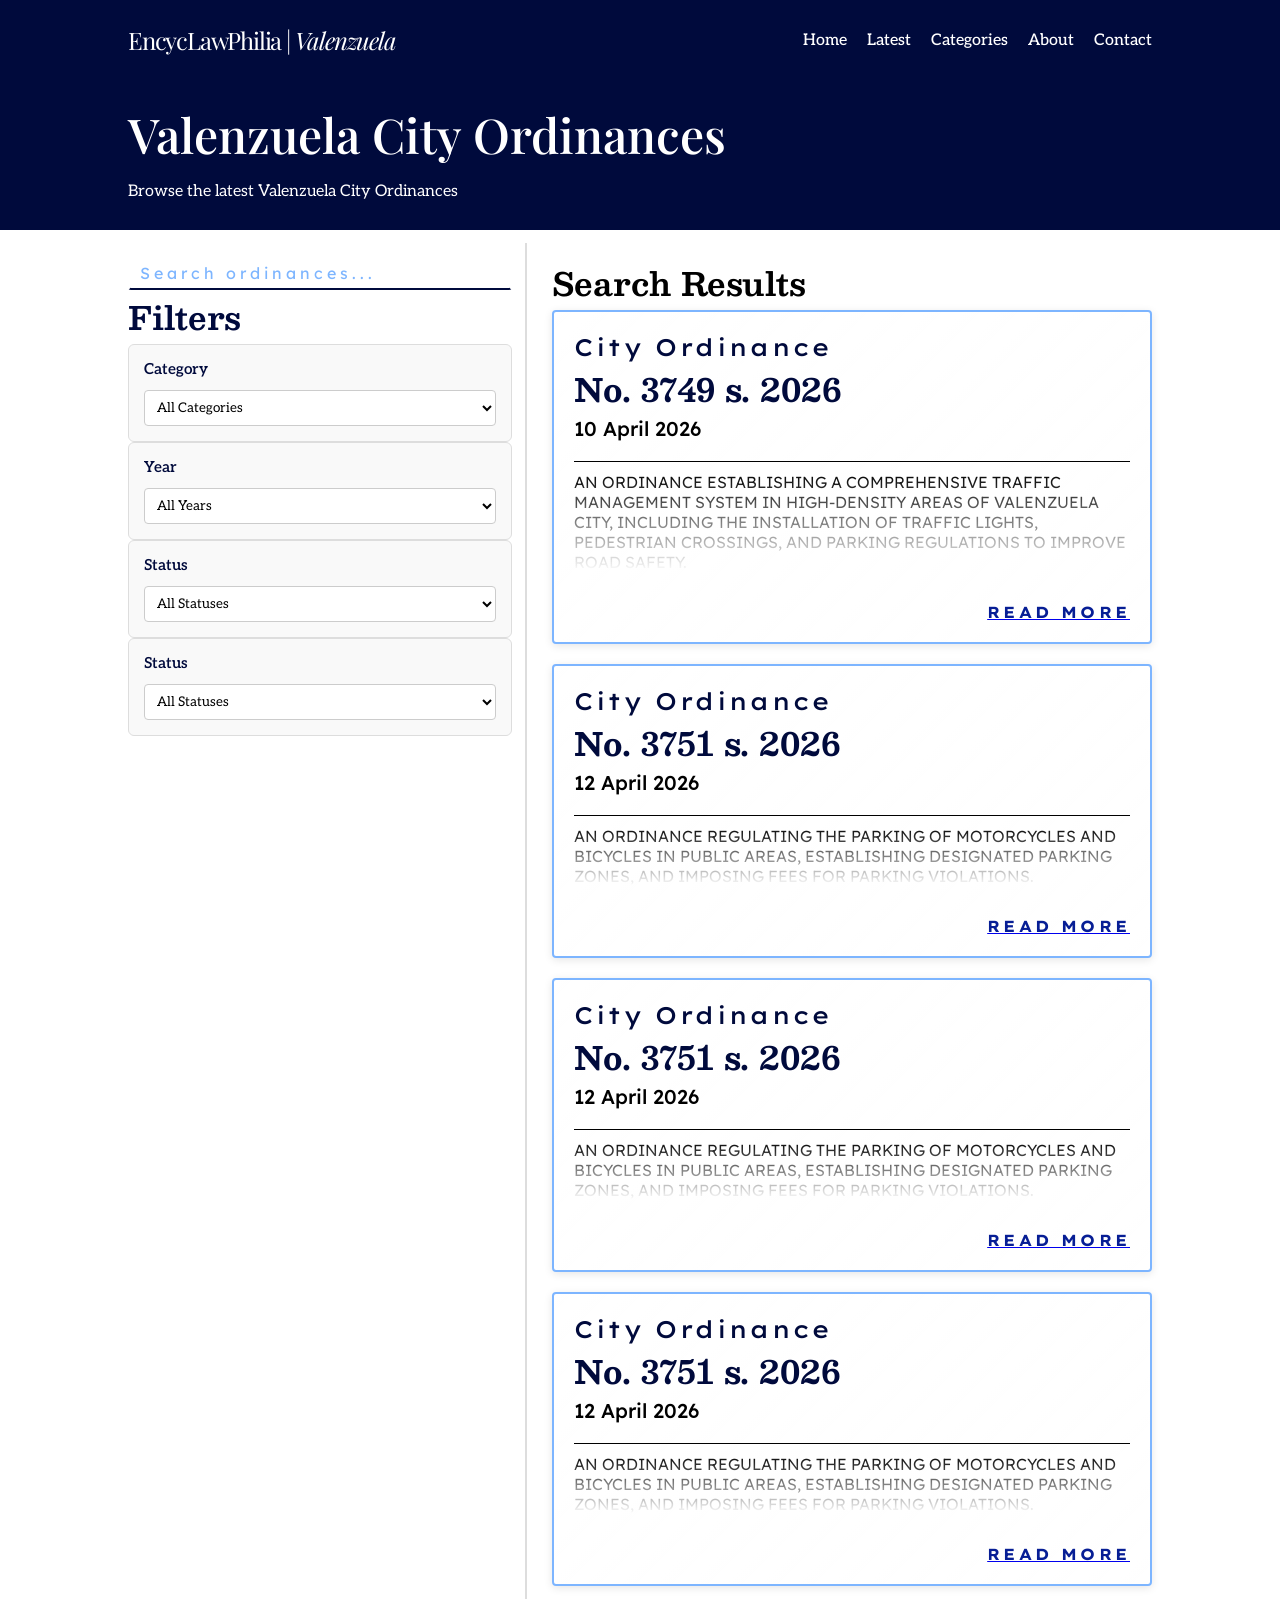
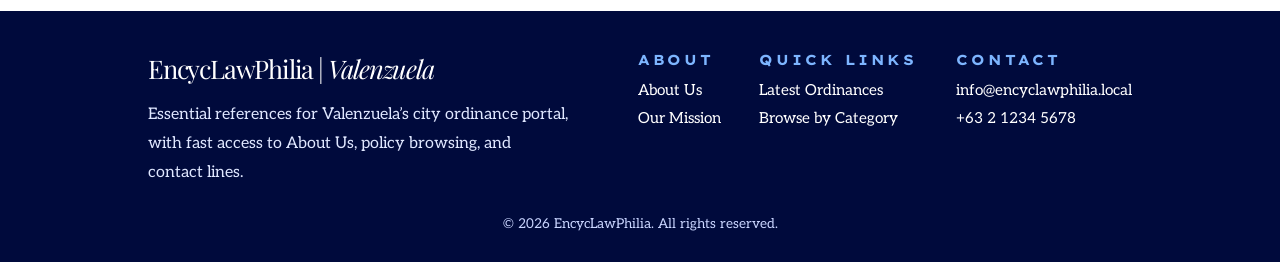
==== browse.html @ 3b790fb7 "Added new page: Ordinances" ====
<!DOCTYPE html>
<html lang="en">

<head>
    <meta charset="UTF-8">
    <meta name="viewport" content="width=device-width, initial-scale=1.0">
    <title>EncycLawPhilia | Valenzuela</title>
    <link rel="stylesheet" href="css/style-claude.css">
</head>

<body>
    <header class="site-header">
        <div class="header-content">
            <div class="brand-title">
                <h1>EncycLawPhilia | <span class="title-city">Valenzuela</span></h1>
            </div>
            <nav class="main-nav">
                <a href="index.html">Home</a>
                <a href="#browse-latest">Latest</a>
                <a href="#browse-category">Categories</a>
                <a href="#about-us">About</a>
                <a href="#contact">Contact</a>
            </nav>
        </div>
    </header>

    <main class="browse">
        <div class="subhero">
            <h1>Valenzuela City Ordinances</h1>
            <p>Browse the latest Valenzuela City Ordinances</p>
        </div>
        <div class="columns-split">
            <aside class="sidebar-column">
                <div class="sidebar-content">
                    <form class="search-bar mini" action="browse.html" method="get">
                        <input aria-label="Search within results" autocomplete="off" inputmode="search" type="search"
                            name="q" placeholder="Search ordinances..." />
                    </form>
                    <h2>Filters</h2>
                    <div class="filter-group">
                        <label for="category-filter">Category</label>
                        <select id="category-filter">
                            <option>All Categories</option>
                            <option>Public Safety</option>
                            <option>Environment</option>
                            <option>Education</option>
                            <option>Transportation</option>
                        </select>
                    </div>
                    <div class="filter-group">
                        <label for="year-filter">Year</label>
                        <select id="year-filter">
                            <option>All Years</option>
                            <option>2026</option>
                            <option>2025</option>
                            <option>2024</option>
                        </select>
                    </div>
                    <div class="filter-group">
                        <label for="status-filter">Status</label>
                        <select id="status-filter">
                            <option>All Statuses</option>
                            <option>Active</option>
                            <option>Pending</option>
                            <option>Archived</option>
                        </select>
                    </div>
                    <div class="filter-group">
                        <label for="status-filter">Status</label>
                        <select id="status-filter">
                            <option>All Statuses</option>
                            <option>Active</option>
                            <option>Pending</option>
                            <option>Archived</option>
                        </select>
                    </div>
                </div>
            </aside>
            <section class="results-content" id="browse-all-ordinances">
                <h2 class="results-header-title">Search Results for "ordinance"</h2>
                <div class="flex-grid">
                    <div class="content-card fixed">
                        <div class="content-card-header">
                            <div class="card-title">City Ordinance<br /><span class="numeral-and-series">No. 3749 s.
                                    2026</span></div>
                            <div class="date">10 April 2026</div>
                        </div>
                        <div class="preview-container">
                            <div class="preview-text">
                                AN ORDINANCE ESTABLISHING A COMPREHENSIVE TRAFFIC MANAGEMENT SYSTEM IN HIGH-DENSITY
                                AREAS OF VALENZUELA CITY, INCLUDING THE INSTALLATION OF TRAFFIC LIGHTS, PEDESTRIAN
                                CROSSINGS, AND PARKING REGULATIONS TO IMPROVE ROAD SAFETY.
                            </div>
                        </div>
                        <a href="results.html?q=Traffic%20Management">
                            <p class="link">Read More</p>
                        </a>
                    </div>
                    <div class="content-card fixed">
                        <div class="content-card-header">
                            <div class="card-title">City Ordinance<br /><span class="numeral-and-series">No. 3751 s.
                                    2026</span></div>
                            <div class="date">12 April 2026</div>
                        </div>
                        <div class="preview-container">
                            <div class="preview-text">
                                AN ORDINANCE REGULATING THE PARKING OF MOTORCYCLES AND BICYCLES IN PUBLIC AREAS,
                                ESTABLISHING DESIGNATED PARKING ZONES, AND IMPOSING FEES FOR PARKING VIOLATIONS.
                            </div>
                        </div>
                        <a href="results.html?q=Parking">
                            <p class="link">Read More</p>
                        </a>
                    </div>
                    <div class="content-card fixed">
                        <div class="content-card-header">
                            <div class="card-title">City Ordinance<br /><span class="numeral-and-series">No. 3751 s.
                                    2026</span></div>
                            <div class="date">12 April 2026</div>
                        </div>
                        <div class="preview-container">
                            <div class="preview-text">
                                AN ORDINANCE REGULATING THE PARKING OF MOTORCYCLES AND BICYCLES IN PUBLIC AREAS,
                                ESTABLISHING DESIGNATED PARKING ZONES, AND IMPOSING FEES FOR PARKING VIOLATIONS.
                            </div>
                        </div>
                        <a href="results.html?q=Parking">
                            <p class="link">Read More</p>
                        </a>
                    </div>
                    <div class="content-card fixed">
                        <div class="content-card-header">
                            <div class="card-title">City Ordinance<br /><span class="numeral-and-series">No. 3751 s.
                                    2026</span></div>
                            <div class="date">12 April 2026</div>
                        </div>
                        <div class="preview-container">
                            <div class="preview-text">
                                AN ORDINANCE REGULATING THE PARKING OF MOTORCYCLES AND BICYCLES IN PUBLIC AREAS,
                                ESTABLISHING DESIGNATED PARKING ZONES, AND IMPOSING FEES FOR PARKING VIOLATIONS.
                            </div>
                        </div>
                        <a href="results.html?q=Parking">
                            <p class="link">Read More</p>
                        </a>
                    </div>
                </div>
            </section>
        </div>
    </main>

    <footer>
        <div class="footer-content">
            <div class="footer-brand">
                <div class="brand-title">
                    <h2>EncycLawPhilia | <span class="title-city">Valenzuela</span></h2>
                </div>
                <p>Essential references for Valenzuela’s city ordinance portal, with fast access to About Us, policy
                    browsing, and contact lines.</p>
            </div>
            <div class="footer-links">
                <div class="footer-column">
                    <h3>About</h3>
                    <a href="#about-us">About Us</a>
                    <a href="#mission">Our Mission</a>
                </div>
                <div class="footer-column">
                    <h3>Quick Links</h3>
                    <a href="#browse-latest">Latest Ordinances</a>
                    <a href="#browse-category">Browse by Category</a>
                </div>
                <div class="footer-column">
                    <h3>Contact</h3>
                    <a href="mailto:info@encyclawphilia.local">info@encyclawphilia.local</a>
                    <a href="tel:+63212345678">+63 2 1234 5678</a>
                </div>
            </div>
        </div>
        <div class="footer-note">© 2026 EncycLawPhilia. All rights reserved.</div>
    </footer>
</body>
<script>
    const params = new URLSearchParams(window.location.search);
    const query = params.get('q')?.trim();
    const titleEl = document.querySelector('.results-header-title');
    const searchInput = document.querySelector('.mini-search-bar input[name="q"]');

    if (query) {
        if (titleEl) {
            titleEl.textContent = `Search Results for "${query}"`;
        }
        if (searchInput) {
            searchInput.value = query;
        }
        document.title = `${query} | EncycLawPhilia`;
    } else {
        if (titleEl) {
            titleEl.textContent = 'Search Results';
        }
    }
</script>

</html>
</body>

</html>
---- css/style-claude.css ----
/* ============================================================
   FONT FACES
   ============================================================ */

@font-face {
    font-family: "Aleo";
    src: url("../fonts/Aleo-VariableFont_wght.ttf"),
        url("../fonts/Aleo-Italic-VariableFont_wght.ttf");
}

@font-face {
    font-family: "Besley";
    src: url("../fonts/Besley-VariableFont_wght.ttf");
    font-style: normal;
}

@font-face {
    font-family: "Besley";
    src: url("../fonts/Besley-Italic-VariableFont_wght.ttf");
    font-style: italic;
}

@font-face {
    font-family: "Montserrat";
    src: url("../fonts/Montserrat-VariableFont_wght.ttf");
    font-style: normal;
}

@font-face {
    font-family: "Montserrat";
    src: url("../fonts/Montserrat-Italic-VariableFont_wght.ttf");
    font-style: italic;
}

@font-face {
    font-family: "Lexend";
    src: url("../fonts/Lexend-VariableFont_wght.ttf");
}

@font-face {
    font-family: "Lexend Exa";
    src: url("../fonts/LexendExa-VariableFont_wght.ttf");
}

@font-face {
    font-family: "Playfair Display";
    src: url("../fonts/PlayfairDisplay-VariableFont_wght.ttf");
    font-style: normal;
}

@font-face {
    font-family: "Playfair Display";
    src: url("../fonts/PlayfairDisplay-Italic-VariableFont_wght.ttf");
    font-style: italic;
}


/* ============================================================
   CSS CUSTOM PROPERTIES
   ============================================================ */

:root {
    --font-title: "Playfair Display", "Georgia", serif;
    --font-subtitle: "Lexend Exa", sans-serif;
    --font-heading: "Playfair Display", "Georgia", serif;
    --font-link: "Lexend Exa", sans-serif;
    --font-body: "Aleo", "Arial", sans-serif;

    --primary-color: #000A3C;
    --secondary-color: #7db5ff;
    --accent-color: #071E95;
    --bg-color: light-dark(#FFFFFF, var(--primary-color));
    --text-color: #333333;

    --search-bg-color: var(--primary-color);
    --search-text-color: white;
    --search-border-color: var(--primary-color);
    --search-border-btm: white;
    --search-placeholder: var(--secondary-color);

    --header-height: 80px;
    --sidebar-width: 30vw;
    --cards-padding: 20px;
    --content-side-padding: 10vw;
    --scroll-margin: 10px;

    --padding-big: 10vw;
    --padding-medium: 2vw;
    --padding-small: max(10px, 1vw);
}


/* ============================================================
   RESET & BASE
   ============================================================ */

* {
    box-sizing: border-box;
}

body {
    margin: 0;
    padding: 0;
    font-family: var(--font-body);
    background-color: var(--bg-color);
}

h1 {
    font-family: var(--font-heading);
    font-size: clamp(2rem, 3rem, 4rem);
    font-weight: 550;
    margin: 0;
}

h2 {
    font-family: "Besley";
    font-size: clamp(1.5rem, 2rem, 3rem);
    font-weight: 650;
    margin: 0;
}


/* ============================================================
   TYPOGRAPHY UTILITIES
   ============================================================ */

.brand-title :is(h1, h2, h3, h4, h5, h6) {
    margin: 0;
    padding: 0;
    font-family: var(--font-title);
    font-weight: 400;
    font-style: normal;
    letter-spacing: -0.075rem;
}

.brand-title span {
    font-style: italic;
}

span.numeral-and-series {
    font-family: "Besley";
}

p.link {
    margin: 0;
    font-family: var(--font-link);
    font-weight: 700;
    letter-spacing: 0.2rem;
    text-align: right;
    text-transform: uppercase;
    color: var(--accent-color);
}


/* ============================================================
   SEARCH HERO
   ============================================================ */

search {
    height: 100dvh;
    width: 100%;
    padding: min(30px, 10%) min(50px, 10%);
    display: flex;
    flex-direction: column;
    justify-content: center;
    align-items: center;
    gap: 30px;
    background-color: var(--primary-color);
    color: #FFFFFF;
    margin-top: calc(var(--header-height) * -1)
}

hgroup.title {
    display: flex;
    flex-direction: column;
    justify-content: center;
    align-items: center;
    user-select: none;
    gap: 10px;
    top: 0;
}

hgroup.title h1 {
    font-size: clamp(1.75rem, calc(3.5vw + 0.1rem), 6rem);
    letter-spacing: -0.075rem;
}

hgroup.title p {
    margin: 0;
    padding: 0;
    font-family: var(--font-subtitle);
    font-size: clamp(0.8rem, calc(1.35vw + 0.1rem), 2rem);
    text-align: center;
    text-transform: uppercase;
    letter-spacing: 0.35em;
}

form.search-bar {
    display: flex;
    gap: 10px;
    position: sticky;
}

form.search-bar.mini {
    width: 100%;
    max-width: 700px;
}

form.search-bar input[type="search"] {
    border-radius: 3px;
    padding: 10px 20px;
    width: 50vw;
    max-width: 800px;
    min-width: 365px;
    font-family: "Lexend";
    font-size: clamp(1.0rem, 1vw, 1.2em);
    letter-spacing: 0.075rem;
    transition: background 0.1s ease;
    border: 2px solid var(--search-border-color);
    border-bottom: 2px solid var(--search-border-btm);
    background-color: var(--search-bg-color);
    color: var(--search-text-color);
}

form.search-bar.mini input[type="search"] {
    padding: 5px 10px;
    width: 100%;
    min-width: 0;
    border: 2px solid white;
    border-bottom: 2px solid var(--primary-color);
    background-color: white;
    color: var(--primary-color);
}

form.search-bar input[type="search"]::placeholder,
form.search-bar.mini input[type="search"]::placeholder {
    color: var(--search-placeholder);
    letter-spacing: 0.25rem;
}


form.search-bar input[type="search"]::-webkit-search-cancel-button {
    height: 20px;
    width: 20px;
    cursor: pointer;
}

form.search-bar input[type="search"]:focus {
    outline: none;
}


/* ============================================================
   PAGE & DASHBOARD LAYOUT
   ============================================================ */

.columns-split {
    display: flex;
    flex-direction: row;
    margin: 0px var(--content-side-padding);
}

.subhero {
    /* z-index: 10; */
    position: relative;
    background-color: var(--primary-color);
    color: white;
    padding: 0 var(--content-side-padding);
    padding-top: calc(var(--padding-medium) * 4);
    padding-bottom: var(--padding-small);
    margin-top: calc(var(--header-height) * -1);
}

main.homepage {
    flex-direction: column;
    padding-bottom: 50px;
}

main.browse {
    flex-direction: column;
    /* padding: var(--padding-medium) 0; */
}

section.dashboard {
    align-self: center;
    margin: 0px clamp(10%, var(--content-side-padding), 500px);
    transition: padding 0.25s ease;
}

section.dashboard[id="browse-latest"] {
    display: flex;
    margin-top: var(--padding-medium);
}

section.browse {
    margin: var(--padding-medium) 0;
    padding-bottom: var(--padding-small);
    /* border-bottom: 2px solid var(--primary-color); */
}

.flex-column {
    display: flex;
    flex-direction: column;
}

.flex-column:not(:last-child) {
    border-right: 2px solid var(--accent-color);
    margin-right: 20px;
    padding-right: 20px;
}

.flex-grid {
    display: grid;
    grid-template-columns: repeat(auto-fill, minmax(300px, 1fr));
    gap: var(--cards-padding);
}

/* ============================================================
   CARD SHARED STYLES
   ============================================================ */

.card-title {
    margin: 0;
    padding: 0;
    font-family: "Lexend Exa";
    font-weight: 500;
    font-size: 1.5rem;
    letter-spacing: 0.15rem;
    color: var(--primary-color);
}

.card-title span.numeral-and-series {
    font-weight: 700;
    letter-spacing: 0;
}

.card-header {
    display: flex;
    justify-content: space-between;
    align-items: center;
    border-bottom: 1px solid #000000;
    padding-bottom: 4px;
}

.date {
    font-weight: 500;
    font-size: 1.25rem;
}

.preview-container {
    box-sizing: content-box;
    margin: 4px 0;
    height: 100%;
}


/* ============================================================
   FEATURED CARD
   ============================================================ */

.card-featured {
    padding: 40px;
    display: flex;
    flex-direction: column;
    justify-content: space-between;
    align-items: center;
    gap: 10px;
    font-family: "Lexend", "Times New Roman", serif;
    border-width: 4px;
    border-color: var(--accent-color);
    border-top-style: solid;
    border-bottom-style: solid;
    border-radius: 8px;
    background: linear-gradient(135deg, rgba(208, 228, 255, 0.05) 0%, rgba(0, 96, 223, 0.15) 100%);
    transition: all 0.25s ease;
}

.card-featured:hover {
    box-shadow: 0 0 10px var(--secondary-color);
}

.card-featured .card-title {
    text-align: center;
}

.card-featured .card-title span.numeral-and-series {
    font-size: 2rem;
}


/* ============================================================
   BANNER CARD (vertical carousel items)
   ============================================================ */

.card-banner {
    padding: 10px 20px;
    display: flex;
    flex-direction: column;
    justify-content: space-between;
    font-family: "Lexend", "Times New Roman", serif;
    font-size: 1rem;
    text-align: left;
    border: 2px solid var(--secondary-color);
    border-radius: 4px;
    transition: all 0.25s ease;
}

.card-banner:hover {
    border-color: var(--accent-color);
    box-shadow: 0 0 8px rgba(0, 0, 0, 0.25);
    transform: translateX(4px);
}

.card-banner .card-header * {
    font-size: 1.25rem;
}

.card-banner .preview-text {
    overflow-y: hidden;
    font-size: 0.9rem;
    font-weight: 350;
    background-image: linear-gradient(to bottom, #000000, #000000, rgba(0, 0, 0, 0));
    background-clip: text;
    -webkit-background-clip: text;
    color: transparent;
    -webkit-text-fill-color: transparent;
}


/* ============================================================
   CONTENT CARD (horizontal category carousels)
   ============================================================ */

.content-card {
    width: 100%;
    padding: 20px;
    display: flex;
    flex-direction: column;
    justify-content: space-between;
    gap: 10px;
    font-family: "Lexend", "Times New Roman", serif;
    font-size: 1rem;
    text-align: left;
    border: 2px solid var(--secondary-color);
    border-radius: 4px;
    background: linear-gradient(135deg, rgba(255, 255, 255, 0.95) 0%, rgba(255, 255, 255, 0.85) 100%);
    box-shadow: 0 2px 8px rgba(0, 0, 0, 0.1);
    transition: all 0.25s ease;
}

.content-card:hover {
    border-color: var(--primary-color);
    box-shadow: 0 3px 9px var(--secondary-color);
    transform: translateY(-4px);
}

.content-card h2 {
    margin: 0;
    padding: 0;
    font-family: "Lexend Exa";
    font-weight: 500;
    font-size: 1.5rem;
    letter-spacing: 0.15rem;
    line-height: 1.2;
    color: var(--primary-color);
}

.content-card span.numeral-and-series {
    font-size: 2rem;
    font-weight: 700;
    letter-spacing: 0;
}

.content-card .preview-container {
    margin: 10px 0;
    padding: 10px 0;
    border-top: 1px solid black;
}

.content-card .preview-text {
    max-height: 100px;
    overflow-y: hidden;
    font-weight: 350;
    background-image: linear-gradient(to bottom, #000000, rgba(0, 0, 0, 0));
    background-clip: text;
    -webkit-background-clip: text;
    color: transparent;
    -webkit-text-fill-color: transparent;
}


/* ============================================================
   CAROUSELS
   ============================================================ */

/* --- Vertical carousel --- */

.vertical-carousel-frame {
    position: relative;
    border-top: 2px solid var(--accent-color);
    border-bottom: 2px solid var(--accent-color);
    overflow: hidden;
}

.vertical-carousel-wrapper {
    height: 800px;
    overflow-y: auto;
    scroll-behavior: smooth;
    scroll-snap-type: y mandatory;
    padding-right: var(--cards-padding);
    margin: calc(var(--cards-padding) / 2) 0;
}

.vertical-carousel-frame::before,
.vertical-carousel-frame::after {
    content: "";
    position: absolute;
    left: 0;
    right: 12px;
    /* leave room for the scrollbar */
    height: calc(var(--scroll-margin) * 2);
    pointer-events: none;
    z-index: 2;
}

.vertical-carousel-frame::before {
    top: 0;
    background: linear-gradient(to bottom, var(--bg-color) 0%, var(--bg-color) 25%, transparent);
}

.vertical-carousel-frame::after {
    bottom: 0;
    background: linear-gradient(to top, var(--bg-color), var(--bg-color), transparent);
}

.vertical-carousel-wrapper::-webkit-scrollbar {
    width: 8px;
}

.vertical-carousel-wrapper::-webkit-scrollbar-track {
    background: transparent;
}

.vertical-carousel-wrapper::-webkit-scrollbar-thumb {
    background: var(--secondary-color);
    border-radius: 4px;
}

.vertical-carousel-wrapper::-webkit-scrollbar-thumb:hover {
    background: var(--accent-color);
}

ul.vertical-carousel {
    display: flex;
    flex-direction: column;
    gap: calc(var(--cards-padding) * 0.75);
    list-style: none;
    padding: 0;
    margin: 0;
}

ul.vertical-carousel li {
    scroll-margin-top: var(--scroll-margin);
    scroll-snap-align: start;
    scroll-snap-stop: always;
}

ul.vertical-carousel li:first-child {
    padding-top: var(--scroll-margin);
    scroll-margin: 0;
}

ul.vertical-carousel li:last-child {
    padding-bottom: var(--scroll-margin);
    scroll-margin: 0;
    scroll-snap-align: end;
}

/* --- Horizontal carousel --- */

.carousel-wrapper {
    overflow-x: auto;
    overflow-y: hidden;
    scroll-behavior: smooth;
    scroll-snap-type: x mandatory;
    mask-image: linear-gradient(to right,
            transparent 0%,
            black var(--cards-padding),
            black calc(100% - var(--cards-padding)),
            transparent 100%);
    -webkit-mask-image: linear-gradient(to right,
            transparent 0%,
            black var(--cards-padding),
            black calc(100% - var(--cards-padding)),
            transparent 100%);
}

.carousel-wrapper::-webkit-scrollbar {
    height: 4px;
}

.carousel-wrapper::-webkit-scrollbar-track {
    background: transparent;
}

.carousel-wrapper::-webkit-scrollbar-thumb {
    background: var(--secondary-color);
    border-radius: 2px;
}

.carousel-wrapper::-webkit-scrollbar-thumb:hover {
    background: var(--accent-color);
}

ul.carousel {
    display: flex;
    list-style: none;
    padding: 0;
    margin: 0;
}

ul.carousel li {
    flex: 0 0 clamp(300px, 25vw, 500px);
    padding: var(--cards-padding);
    scroll-snap-align: start;
    scroll-snap-stop: always;
    display: flex;
    align-items: stretch;
    justify-content: center;
    transition: transform 0.2s ease;
}


/* ============================================================
   HEADER
   ============================================================ */

.site-header {
    background-color: var(--primary-color);
    color: white;
    height: var(--header-height);
    position: sticky;
    top: 0;
    z-index: 3;
    display: flex;
    align-items: center;
}

.header-content {
    display: flex;
    justify-content: space-between;
    align-items: center;
    margin: 0 var(--content-side-padding);
    width: 100%;
}

.header-content .brand-title h1 {
    font-size: 1.5rem;
    margin: 0;
}

.main-nav {
    display: flex;
    gap: 20px;
}

.main-nav a {
    color: white;
    text-decoration: none;
    font-weight: 500;
    transition: color 0.2s ease;
}

.main-nav a:hover {
    color: var(--secondary-color);
}


/* ============================================================
   RESULTS PAGE
   ============================================================ */

.results-page {
    display: flex;
    align-items: stretch;
    flex-direction: row;
}

.sidebar-column {
    height: 100%;
    top: var(--header-height);
    margin: var(--padding-small) 0;
    position: sticky;
}

.sidebar-content {
    width: var(--sidebar-width);
    margin: calc(var(--padding-small)) 0;
    margin-right: var(--padding-small);
    margin-bottom: var(--padding-small);
}

.sidebar-content h2 {
    margin-top: 0;
    color: var(--primary-color);
}

.results-content {
    position: relative;
    padding: calc(var(--padding-medium) - var(--padding-small)) 0;
    padding-left: var(--padding-medium);
    margin: var(--padding-small) 0;
    border-left: 2px solid #ddd;
}

.results-content h1 {
    color: var(--primary-color);
    margin: 0 0 20px;
}

.search-results {
    display: flex;
    flex-direction: column;
    gap: 20px;
}

.filter-group {
    display: flex;
    flex-direction: column;
    gap: 12px;
    padding: 15px;
    border: 1px solid #ddd;
    border-radius: 6px;
    background-color: #f9f9f9;
}

.filter-group label {
    font-weight: 600;
    color: var(--primary-color);
    font-size: 0.95rem;
}

.filter-group input[type="checkbox"],
.filter-group input[type="radio"] {
    margin-right: 8px;
    cursor: pointer;
}

.filter-group select {
    padding: 8px;
    border: 1px solid #ccc;
    border-radius: 4px;
    font-family: inherit;
    background-color: white;
}

.search-result {
    width: 100%;
    padding: 10px 20px;
    display: flex;
    flex-direction: column;
    justify-content: space-between;

    font-family: "Lexend", "Times New Roman", serif;
    font-size: 1rem;
    text-align: left;

    border: 2px solid var(--secondary-color);
    border-radius: 4px;
    background: linear-gradient(135deg, rgba(255, 255, 255, 0.95) 0%, rgba(255, 255, 255, 0.85) 100%);
    box-shadow: 0 1px 4px rgba(0, 0, 0, 0.08);
    transition: all 0.25s ease;
}

.search-result:hover {
    border-color: var(--accent-color);
    box-shadow: 0 0 8px rgba(0, 0, 0, 0.25);
    transform: translateX(4px);
}

.search-result .link {
    margin-top: 10px;
}

/* Breadcrumb */
.breadcrumb {
    display: flex;
    align-items: center;
    gap: 8px;
    padding: 10px 0;
    font-size: 0.9rem;
    flex-wrap: wrap;
}

.breadcrumb a {
    color: var(--accent-color);
    text-decoration: none;
    transition: color 0.2s ease;
}

.breadcrumb a:hover {
    color: var(--secondary-color);
    text-decoration: underline;
}

.breadcrumb span {
    color: #666;
}

.breadcrumb span.separator {
    margin: 0 4px;
}

/* Status badges */
.status-badge {
    display: inline-block;
    padding: 6px 12px;
    border-radius: 20px;
    font-size: 0.75rem;
    font-weight: 600;
    text-transform: uppercase;
    letter-spacing: 0.05em;
    width: fit-content;
}

.status-badge.passed {
    background-color: #d4edda;
    color: #155724;
    border: 1px solid #c3e6cb;
}

.status-badge.pending {
    background-color: #fff3cd;
    color: #856404;
    border: 1px solid #ffeaa7;
}

.status-badge.rejected {
    background-color: #f8d7da;
    color: #721c24;
    border: 1px solid #f5c6cb;
}

.status-badge.in-progress {
    background-color: #d1ecf1;
    color: #0c5460;
    border: 1px solid #bee5eb;
}


/* ============================================================
   FOOTER
   ============================================================ */

footer {
    background-color: var(--primary-color);
    color: white;
    padding: 40px 20px 30px;
}

footer .footer-content {
    display: flex;
    gap: 40px;
    max-width: 1000px;
    margin: 0 auto;
    align-items: flex-start;
    justify-content: space-between;
    transition: margin 0.3s ease;
}

footer .footer-brand {
    flex: 1 1 auto;
    min-width: 200px;
}

footer .footer-brand h2 {
    font-size: clamp(1.35rem, 2vw, 2rem);
}

footer .footer-brand p {
    margin: 16px 0 0;
    max-width: 420px;
    line-height: 1.8;
    color: #dfe7ff;
}

.footer-links {
    flex: 1 1 auto;
    min-width: 200px;
    display: flex;
    justify-content: space-between;
    gap: 24px;
}

.footer-column h3 {
    margin: 0 0 12px;
    font-family: var(--font-link);
    font-size: 0.9rem;
    font-weight: 700;
    letter-spacing: 0.18rem;
    text-transform: uppercase;
    color: var(--secondary-color);
}

.footer-column a {
    display: block;
    margin-bottom: 10px;
    color: white;
    text-decoration: none;
    font-size: 0.95rem;
    transition: color 0.2s ease;
}

.footer-column a:hover {
    color: var(--secondary-color);
}

.footer-note {
    margin: 28px auto 0;
    max-width: 1200px;
    text-align: center;
    font-size: 0.85rem;
    color: #c9d5ff;
}


/* ============================================================
   RESPONSIVE — LARGE (≥ 1800px): vertical carousel → grid
   ============================================================ */

@media screen and (min-width: 2000px) {
    .vertical-carousel-wrapper {
        overflow-y: auto;
        height: auto;
        scroll-snap-type: none;
        mask-image: none;
        -webkit-mask-image: none;
    }

    ul.vertical-carousel {
        flex-direction: row;
        flex-wrap: wrap;
    }

    ul.vertical-carousel li {
        flex: 0 0 380px;
        scroll-snap-align: none;
        scroll-snap-stop: normal;
    }

    ul.vertical-carousel li:first-child {
        padding-top: 0;
    }

    ul.vertical-carousel li:last-child {
        padding-bottom: 0;
    }

    .card-banner {
        width: 380px;
        height: 100%;
    }

    .card-banner:hover {
        transform: translateY(-4px);
    }
}


/* ============================================================
   RESPONSIVE — DESKTOP WIDE (≥ 1440px)
   ============================================================ */

@media screen and (min-width: 1440px) {
    footer .footer-content {
        margin: 0 auto;
        max-width: 1200px;
    }

    .flex-column[id="featured"] {
        max-width: 500px;
    }
}


/* ============================================================
   RESPONSIVE — DESKTOP (1024px – 1440px)
   ============================================================ */

@media screen and (max-width: 1440px) and (min-width: 1024px) {
    footer .footer-content {
        margin: 0 var(--content-side-padding);
        max-width: none;
    }
}


/* ============================================================
   RESPONSIVE — TABLET (≤ 1024px)
   ============================================================ */

@media screen and (max-width: 1024px) {
    footer .footer-content {
        flex-direction: column;
    }

    footer .footer-brand p {
        max-width: unset;
    }
}


/* ============================================================
   RESPONSIVE — TABLET PORTRAIT (≤ 768px)
   ============================================================ */

@media screen and (max-width: 768px) {
    :root {
        --cards-padding: 10px;
    }

    /* Stack the two-column "browse-latest" dashboard */
    section.dashboard[id="browse-latest"] {
        flex-direction: column;
        gap: 25px;
    }

    .flex-column:not(:last-child) {
        border-right: none;
        border-bottom: 2px solid var(--accent-color);
        margin-right: 0;
        margin-bottom: 15px;
        padding-right: 0;
        padding-bottom: 15px;
    }

    .vertical-carousel-wrapper {
        height: 650px;
    }

    .card-featured {
        padding: 20px;
    }

    .card-banner .preview-text {
        font-size: 0.85rem;
    }

    .card-banner .preview-container {
        max-height: 10vw;
        overflow-y: hidden;
    }

    .card-banner .preview-text {
        max-height: 10vw;
        background-image: linear-gradient(to bottom, #000000, rgba(0, 0, 0, 0));
    }

    footer .footer-links {
        flex-direction: column;
    }

    footer .footer-brand {
        min-width: 0;
    }

    footer .footer-brand p {
        max-width: unset;
    }
}


/* ============================================================
   RESPONSIVE — MOBILE LARGE (≤ 425px)
   ============================================================ */

@media screen and (max-width: 425px) {
    search {
        align-items: flex-start;
        justify-content: end;
    }

    hgroup.title h1,
    hgroup.title p {
        text-align: left;
    }

    hgroup.title p {
        letter-spacing: 0.25rem;
    }

    form.search-bar {
        width: 100%;
    }

    form.search-bar input[type="search"] {
        width: 100%;
        min-width: 0;
        max-width: none;
        padding: 5px 10px;
    }

    section.dashboard {
        padding: 0 30px;
        margin: 0 20px;
    }

    section.dashboard[id="browse-latest"] {
        margin-top: 30px;
        margin-bottom: 30px;
    }

    .flex-column h1 {
        font-size: clamp(1.5rem, 2rem, 2.5rem);
        margin: 15px 0 10px;
    }

    .flex-column h2 {
        font-size: clamp(1.2rem, 1.6rem, 2rem);
    }

    .flex-column p {
        font-size: 0.95rem;
        line-height: 1.5;
    }

    .card-featured {
        padding: 25px;
    }

    .vertical-carousel-wrapper {
        height: 700px;
    }

    ul.carousel li {
        flex: 0 0 clamp(280px, 90vw, 500px);
    }

    .card-banner .preview-container {
        display: none;
    }

    .carousel-wrapper {
        margin: 0 -30px;
        padding: 0 30px;
    }

    /* Header */
    .header-content {
        flex-direction: column;
        gap: 10px;
    }

    .main-nav {
        gap: 15px;
        flex-wrap: wrap;
    }

    .site-header {
        height: auto;
        min-height: var(--header-height);
    }

    footer .footer-content {
        margin: 0 5vw;
    }
}


/* ============================================================
   RESPONSIVE — MOBILE SMALL (≤ 368px)
   ============================================================ */

@media screen and (max-width: 368px) {
    section.dashboard {
        margin: 0 15px;
        padding: 0 15px;
    }

    section.dashboard[id="browse-category"] h2 {
        font-size: clamp(1.2rem, 1.8rem, 2rem);
        margin: 20px 0 15px;
    }

    .card-featured {
        padding: 20px;
        gap: 8px;
    }

    .card-featured .card-title {
        font-size: 1.2rem;
    }

    .card-featured .card-title span.numeral-and-series {
        font-size: 1.5rem;
    }

    .date {
        font-size: 1rem;
    }

    .vertical-carousel-wrapper {
        height: 600px;
        padding: 8px;
        padding-left: 0;
    }

    ul.vertical-carousel li {
        scroll-margin: 10px;
    }

    ul.vertical-carousel li:first-child {
        padding-top: 10px;
        scroll-margin: 0;
    }

    ul.vertical-carousel li:last-child {
        padding-bottom: 10px;
        scroll-margin: 0;
    }

    .card-banner {
        padding: 8px 15px;
        font-size: 0.9rem;
    }

    .card-banner .card-header * {
        font-size: 1.1rem;
    }

    .card-banner .preview-text {
        font-size: 0.8rem;
    }

    ul.carousel li {
        flex: 0 0 clamp(260px, 85vw, 450px);
        padding: 8px;
    }

    .content-card {
        padding: 15px;
    }

    .content-card h2 {
        font-size: 1.3rem;
    }

    .content-card span.numeral-and-series {
        font-size: 1.5rem;
    }

    .content-card .preview-container {
        margin: 8px 0;
        padding: 8px 0;
    }

    .content-card .preview-text {
        max-height: 80px;
        font-size: 0.85rem;
    }

    .preview-container {
        margin: 3px 0;
    }

    p.link {
        font-size: 0.9rem;
        letter-spacing: 0.15rem;
    }

    .vertical-carousel-wrapper::-webkit-scrollbar {
        width: 6px;
    }

    .carousel-wrapper::-webkit-scrollbar {
        height: 3px;
    }

    footer {
        padding: 30px 15px 20px;
    }

    footer .footer-content {
        gap: 20px;
    }

    footer .footer-brand h2 {
        font-size: 1.2rem;
    }

    footer .footer-brand p {
        font-size: 0.85rem;
        line-height: 1.6;
    }

    footer .footer-column h3 {
        font-size: 0.8rem;
        margin-bottom: 8px;
    }

    footer .footer-column a {
        font-size: 0.85rem;
        margin-bottom: 8px;
    }

    .footer-note {
        font-size: 0.75rem;
        margin-top: 20px;
    }
}
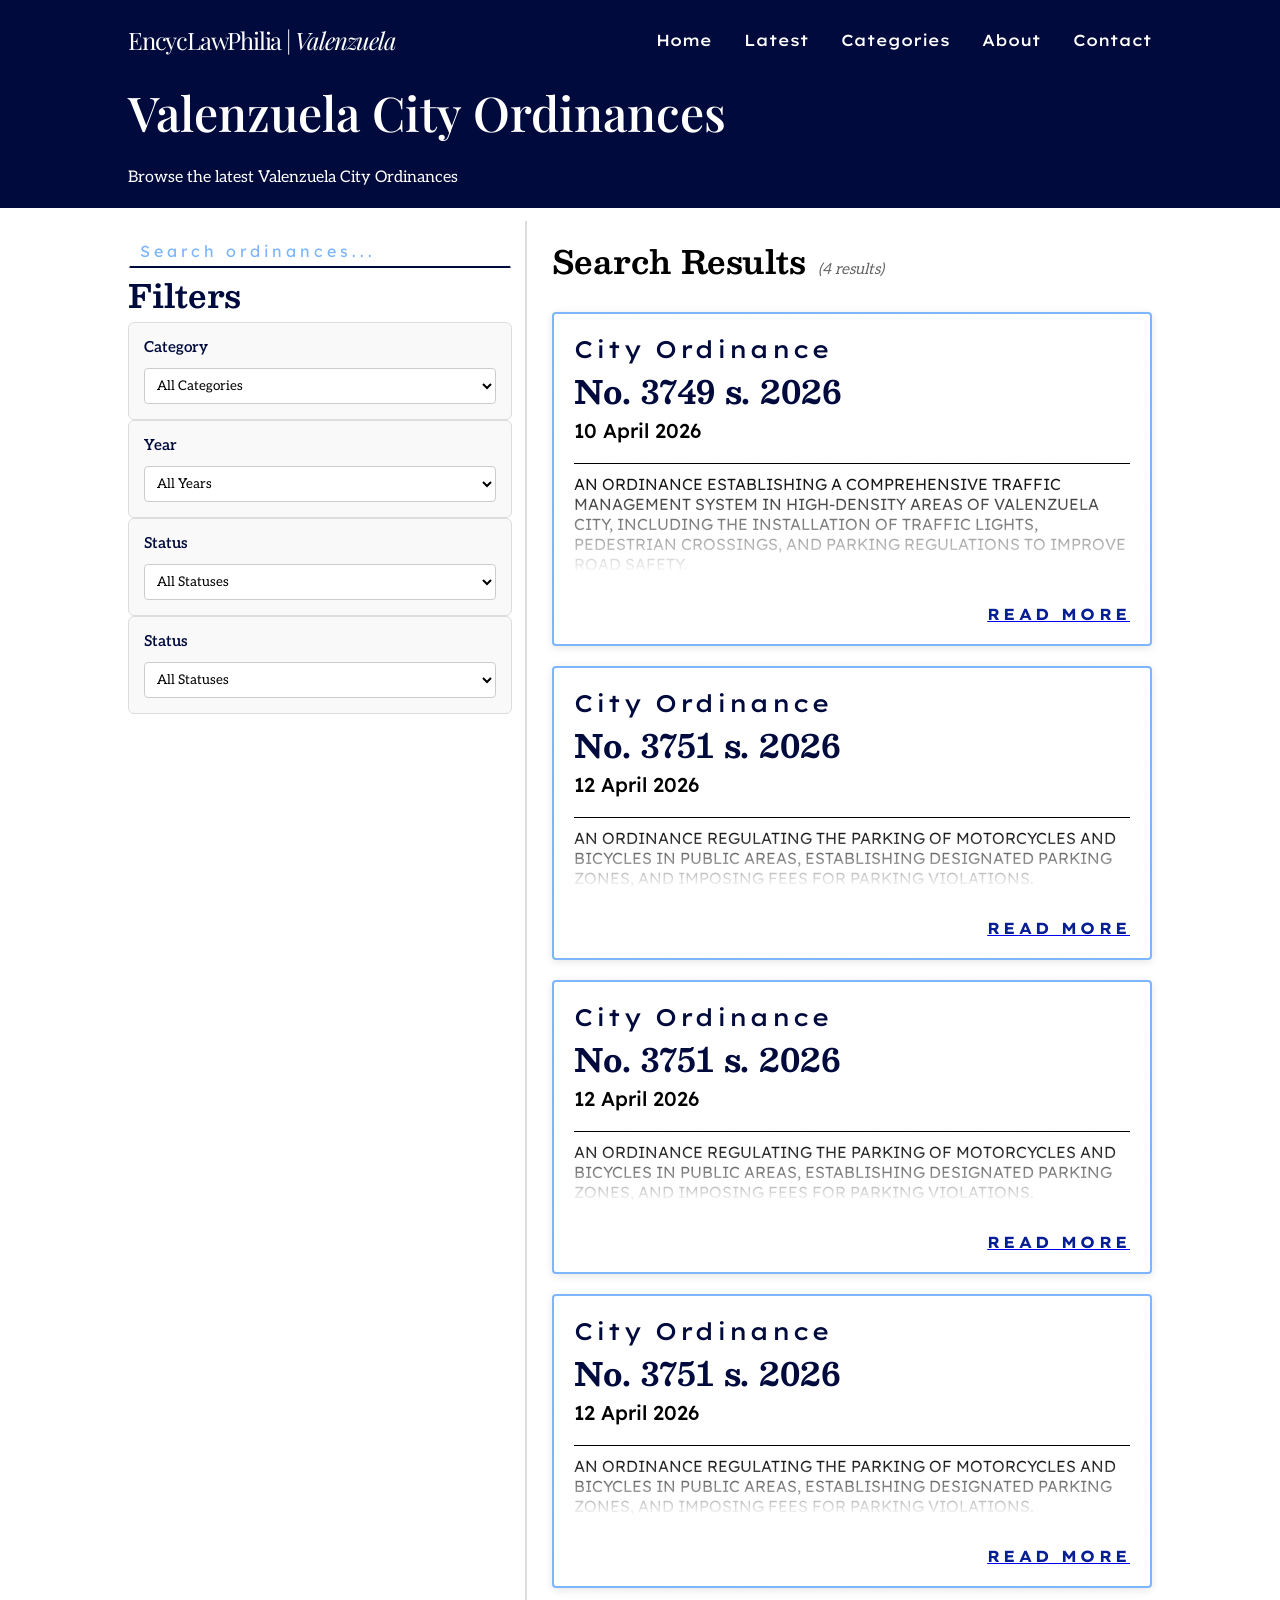
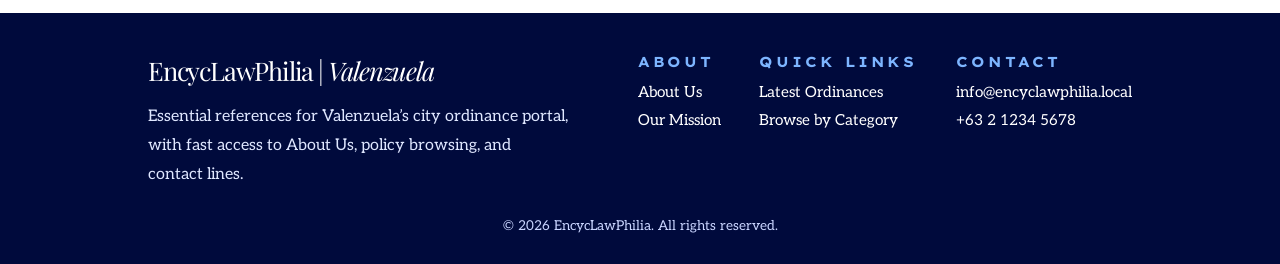
==== commit 53823fa5: "Added additional styling and layout and PHP injection" ====
--- a/browse.html
+++ b/browse.html
@@ -25,12 +25,22 @@
     </header>
 
     <main class="browse">
-        <div class="subhero">
-            <h1>Valenzuela City Ordinances</h1>
-            <p>Browse the latest Valenzuela City Ordinances</p>
+        <div class="subhero" id="browse-subhero">
+            <div class="subhero-content">
+                <h1>Valenzuela City Ordinances</h1>
+                <p>Browse the latest Valenzuela City Ordinances</p>
+            </div>
+        </div>
+        <div class="active-filters" id="active-filters" style="display: none;">
+            <div class="active-filters-content">
+                <span class="filter-label">Active Filters:</span>
+                <div class="filter-chips" id="filter-chips"></div>
+                <button class="clear-filters" id="clear-filters">Clear All</button>
+            </div>
         </div>
         <div class="columns-split">
-            <aside class="sidebar-column">
+            <button class="sidebar-toggle" id="sidebar-toggle" aria-label="Toggle filters">☰ Filters</button>
+            <aside class="sidebar-column" id="sidebar-column">
                 <div class="sidebar-content">
                     <form class="search-bar mini" action="browse.html" method="get">
                         <input aria-label="Search within results" autocomplete="off" inputmode="search" type="search"
@@ -77,8 +87,11 @@
                 </div>
             </aside>
             <section class="results-content" id="browse-all-ordinances">
-                <h2 class="results-header-title">Search Results for "ordinance"</h2>
-                <div class="flex-grid">
+                <div class="results-header">
+                    <h2 class="results-header-title">Search Results for "ordinance"</h2>
+                    <span class="result-count" id="result-count">(4 results)</span>
+                </div>
+                <div class="flex-grid" id="results-grid">
                     <div class="content-card fixed">
                         <div class="content-card-header">
                             <div class="card-title">City Ordinance<br /><span class="numeral-and-series">No. 3749 s.
@@ -147,6 +160,7 @@
                 </div>
             </section>
         </div>
+        <button class="back-to-top" id="back-to-top" aria-label="Back to top">↑</button>
     </main>
 
     <footer>
@@ -180,10 +194,13 @@
     </footer>
 </body>
 <script>
+    // ============================================================
+    // SEARCH RESULTS INITIALIZATION
+    // ============================================================
     const params = new URLSearchParams(window.location.search);
     const query = params.get('q')?.trim();
     const titleEl = document.querySelector('.results-header-title');
-    const searchInput = document.querySelector('.mini-search-bar input[name="q"]');
+    const searchInput = document.querySelector('form.search-bar.mini input[name="q"]');
 
     if (query) {
         if (titleEl) {
@@ -198,6 +215,109 @@
             titleEl.textContent = 'Search Results';
         }
     }
+
+    // ============================================================
+    // SCROLL ANIMATIONS & STICKY HEADER
+    // ============================================================
+
+    // ============================================================
+    // SIDEBAR DRAWER FOR MOBILE
+    // ============================================================
+    const sidebarToggle = document.getElementById('sidebar-toggle');
+    const sidebarColumn = document.getElementById('sidebar-column');
+
+    sidebarToggle.addEventListener('click', () => {
+        sidebarColumn.classList.toggle('drawer-open');
+        sidebarToggle.classList.toggle('active');
+    });
+
+    // Close drawer when clicking outside
+    document.addEventListener('click', (e) => {
+        if (!sidebarColumn.contains(e.target) && !sidebarToggle.contains(e.target)) {
+            sidebarColumn.classList.remove('drawer-open');
+            sidebarToggle.classList.remove('active');
+        }
+    });
+
+    // ============================================================
+    // ACTIVE FILTERS DISPLAY
+    // ============================================================
+    const categoryFilter = document.getElementById('category-filter');
+    const yearFilter = document.getElementById('year-filter');
+    const statusFilters = document.querySelectorAll('select[id="status-filter"]');
+    const filterChips = document.getElementById('filter-chips');
+    const clearFiltersBtn = document.getElementById('clear-filters');
+
+    function updateActiveFilters() {
+        const activeFilters = [];
+
+        if (categoryFilter.value !== 'All Categories') {
+            activeFilters.push({ label: categoryFilter.value, id: 'category' });
+        }
+        if (yearFilter.value !== 'All Years') {
+            activeFilters.push({ label: yearFilter.value, id: 'year' });
+        }
+        if (statusFilters[0].value !== 'All Statuses') {
+            activeFilters.push({ label: statusFilters[0].value, id: 'status' });
+        }
+
+        if (activeFilters.length > 0) {
+            activeFiltersContainer.style.display = 'block';
+            filterChips.innerHTML = activeFilters.map(filter =>
+                `<span class="chip" data-filter="${filter.id}">${filter.label} ✕</span>`
+            ).join('');
+
+            // Add click handlers to remove individual filters
+            document.querySelectorAll('.chip').forEach(chip => {
+                chip.addEventListener('click', () => {
+                    const filterId = chip.dataset.filter;
+                    if (filterId === 'category') categoryFilter.value = 'All Categories';
+                    if (filterId === 'year') yearFilter.value = 'All Years';
+                    if (filterId === 'status') statusFilters[0].value = 'All Statuses';
+                    updateActiveFilters();
+                });
+            });
+        } else {
+            activeFiltersContainer.style.display = 'none';
+        }
+    }
+
+    categoryFilter.addEventListener('change', updateActiveFilters);
+    yearFilter.addEventListener('change', updateActiveFilters);
+    statusFilters[0].addEventListener('change', updateActiveFilters);
+
+    clearFiltersBtn.addEventListener('click', () => {
+        categoryFilter.value = 'All Categories';
+        yearFilter.value = 'All Years';
+        statusFilters[0].value = 'All Statuses';
+        statusFilters[1].value = 'All Statuses';
+        updateActiveFilters();
+    });
+
+    // ============================================================
+    // CARD ENTRANCE ANIMATIONS (Intersection Observer)
+    // ============================================================
+    const observerOptions = {
+        threshold: 0.1,
+        rootMargin: '0px 0px -100px 0px'
+    };
+
+    const observer = new IntersectionObserver((entries) => {
+        entries.forEach((entry, index) => {
+            if (entry.isIntersecting) {
+                // Add slight delay per card for staggered effect
+                setTimeout(() => {
+                    entry.target.classList.add('animate-in');
+                }, index * 50);
+                observer.unobserve(entry.target);
+            }
+        });
+    }, observerOptions);
+
+    // Observe all content cards
+    document.querySelectorAll('.content-card').forEach(card => {
+        observer.observe(card);
+    });
 </script>
 
 </html>
--- a/css/style-claude.css
+++ b/css/style-claude.css
@@ -167,7 +167,9 @@
     gap: 30px;
     background-color: var(--primary-color);
     color: #FFFFFF;
-    margin-top: calc(var(--header-height) * -1)
+    margin-top: calc(var(--header-height) * -1);
+
+
 }
 
 hgroup.title {
@@ -260,15 +262,72 @@
     margin: 0px var(--content-side-padding);
 }
 
+/* Define the structural transition from start to finish */
+@keyframes shrinkHero {
+    from {
+        height: 10vw;
+        /* h_max */
+    }
+
+    to {
+        height: 80px;
+        /* h_min */
+    }
+}
+
 .subhero {
-    /* z-index: 10; */
-    position: relative;
+    position: sticky;
+    top: var(--header-height);
     background-color: var(--primary-color);
     color: white;
     padding: 0 var(--content-side-padding);
-    padding-top: calc(var(--padding-medium) * 4);
-    padding-bottom: var(--padding-small);
-    margin-top: calc(var(--header-height) * -1);
+    /* padding-top: calc(var(--padding-medium) * 4); */
+    /* padding-bottom: var(--padding-small); */
+    /* margin-top: 0; */
+    z-index: 2;
+    transition: all 0.4s cubic-bezier(0.4, 0, 0.2, 1);
+    box-shadow: none;
+    height: 10vw;
+
+    /* Link the animation to the document scroll progress */
+    animation-name: shrinkHero;
+    animation-timing-function: linear;
+    animation-fill-mode: both;
+
+    /* The animation operates within the scroll window of 0px to 300px */
+    animation-timeline: scroll(root);
+    animation-range: 0px 200px;
+}
+
+
+
+.subhero.scrolled {
+    padding-top: var(--padding-small);
+    padding-bottom: calc(var(--padding-medium) * 0.5);
+    box-shadow: 0 2px 12px rgba(0, 0, 0, 0.15);
+}
+
+.subhero-content {
+    display: flex;
+    flex-direction: column;
+    gap: 8px;
+}
+
+.subhero h1 {
+    transition: font-size 0.4s cubic-bezier(0.4, 0, 0.2, 1);
+}
+
+.subhero.scrolled h1 {
+    font-size: clamp(1.5rem, 2vw, 2rem);
+}
+
+.subhero p {
+    transition: opacity 0.4s cubic-bezier(0.4, 0, 0.2, 1);
+}
+
+.subhero.scrolled p {
+    opacity: 0.8;
+    font-size: 0.95rem;
 }
 
 main.homepage {
@@ -313,6 +372,212 @@
     display: grid;
     grid-template-columns: repeat(auto-fill, minmax(300px, 1fr));
     gap: var(--cards-padding);
+}
+
+/* ============================================================
+   BROWSE PAGE ANIMATIONS & INTERACTIONS
+   ============================================================ */
+
+/* Active filters display */
+.active-filters {
+    position: sticky;
+    top: calc(var(--header-height) + 140px);
+    background: linear-gradient(135deg, rgba(0, 10, 60, 0.95) 0%, rgba(7, 30, 149, 0.9) 100%);
+    color: white;
+    padding: 12px var(--content-side-padding);
+    z-index: 2;
+    backdrop-filter: blur(8px);
+    border-bottom: 1px solid rgba(125, 181, 255, 0.3);
+    animation: slideDown 0.3s ease-out;
+}
+
+@keyframes slideDown {
+    from {
+        opacity: 0;
+        transform: translateY(-10px);
+    }
+
+    to {
+        opacity: 1;
+        transform: translateY(0);
+    }
+}
+
+.active-filters-content {
+    display: flex;
+    align-items: center;
+    gap: 12px;
+    flex-wrap: wrap;
+    max-width: 1200px;
+    margin: 0 auto;
+}
+
+.filter-label {
+    font-family: var(--font-link);
+    font-size: 0.85rem;
+    font-weight: 600;
+    text-transform: uppercase;
+    letter-spacing: 0.1rem;
+    color: var(--secondary-color);
+}
+
+.filter-chips {
+    display: flex;
+    gap: 8px;
+    flex-wrap: wrap;
+}
+
+.chip {
+    display: inline-flex;
+    align-items: center;
+    gap: 6px;
+    background-color: rgba(125, 181, 255, 0.2);
+    border: 1px solid var(--secondary-color);
+    color: white;
+    padding: 4px 12px;
+    border-radius: 20px;
+    font-size: 0.85rem;
+    cursor: pointer;
+    transition: all 0.2s ease;
+}
+
+.chip:hover {
+    background-color: rgba(125, 181, 255, 0.4);
+    transform: scale(1.05);
+}
+
+.clear-filters {
+    margin-left: auto;
+    background-color: transparent;
+    border: 1px solid white;
+    color: white;
+    padding: 4px 12px;
+    border-radius: 4px;
+    font-size: 0.75rem;
+    font-family: var(--font-link);
+    cursor: pointer;
+    transition: all 0.2s ease;
+    text-transform: uppercase;
+    font-weight: 600;
+    letter-spacing: 0.1rem;
+}
+
+.clear-filters:hover {
+    background-color: white;
+    color: var(--primary-color);
+}
+
+/* Results header with count */
+.results-header {
+    display: flex;
+    align-items: baseline;
+    gap: 12px;
+    margin-bottom: 24px;
+}
+
+.results-header-title {
+    margin: 0;
+    font-size: clamp(1.5rem, 2.5vw, 2rem);
+}
+
+.result-count {
+    font-size: 0.95rem;
+    color: #666;
+    font-style: italic;
+}
+
+/* Card entrance animations */
+@keyframes fadeInScale {
+    from {
+        opacity: 0;
+        transform: scale(0.95) translateY(20px);
+    }
+
+    to {
+        opacity: 1;
+        transform: scale(1) translateY(0);
+    }
+}
+
+.content-card {
+    animation: none;
+}
+
+.content-card.animate-in {
+    /* animation: fadeInScale 0.5s cubic-bezier(0.34, 1.56, 0.64, 1) forwards; */
+}
+
+/* Back-to-top button */
+#back-to-top {
+    position: fixed;
+    bottom: 30px;
+    right: 30px;
+    width: 50px;
+    height: 50px;
+    border-radius: 50%;
+    background-color: var(--secondary-color);
+    color: var(--primary-color);
+    border: none;
+    font-size: 1.5rem;
+    font-weight: bold;
+    cursor: pointer;
+    display: flex;
+    align-items: center;
+    justify-content: center;
+    opacity: 0;
+    visibility: hidden;
+    transform: translateY(20px);
+    transition: all 0.3s cubic-bezier(0.34, 1.56, 0.64, 1);
+    z-index: 10;
+    box-shadow: 0 4px 12px rgba(125, 181, 255, 0.3);
+}
+
+#back-to-top.visible {
+    opacity: 1;
+    visibility: visible;
+    transform: translateY(0);
+}
+
+#back-to-top:hover {
+    background-color: white;
+    box-shadow: 0 6px 20px rgba(0, 10, 60, 0.2);
+    transform: translateY(-3px);
+}
+
+/* Sidebar toggle button (hidden by default) */
+.sidebar-toggle {
+    display: none;
+    background-color: var(--primary-color);
+    color: white;
+    border: none;
+    padding: 12px 20px;
+    font-family: var(--font-link);
+    font-size: 0.95rem;
+    font-weight: 600;
+    cursor: pointer;
+    transition: all 0.2s ease;
+    text-transform: uppercase;
+    letter-spacing: 0.1rem;
+}
+
+.sidebar-toggle:hover {
+    background-color: var(--accent-color);
+}
+
+.sidebar-toggle.active {
+    background-color: var(--secondary-color);
+    color: var(--primary-color);
+}
+
+/* Sidebar drawer behavior */
+.sidebar-column {
+    flex-shrink: 0;
+    transition: all 0.3s ease;
+}
+
+.sidebar-content {
+    position: sticky;
+    top: calc(var(--header-height) + 150px);
 }
 
 /* ============================================================
@@ -635,6 +900,16 @@
    HEADER
    ============================================================ */
 
+@keyframes headerFade {
+    from {
+        opacity: 0;
+    }
+
+    to {
+        opacity: 1;
+    }
+}
+
 .site-header {
     background-color: var(--primary-color);
     color: white;
@@ -646,6 +921,17 @@
     align-items: center;
 }
 
+.site-header#home-header {
+    /* Link the animation to the document scroll progress */
+    animation-name: headerFade;
+    animation-timing-function: linear;
+    animation-fill-mode: both;
+
+    /* The animation operates within the scroll window of 0px to 300px */
+    animation-timeline: scroll(root);
+    animation-range: 50dvh calc(100dvh - var(--header-height));
+}
+
 .header-content {
     display: flex;
     justify-content: space-between;
@@ -661,7 +947,8 @@
 
 .main-nav {
     display: flex;
-    gap: 20px;
+    gap: max(2.5vw, 10px);
+    font-family: 'Lexend Exa', serif;
 }
 
 .main-nav a {
@@ -925,6 +1212,256 @@
 
 
 /* ============================================================
+   ABOUT PAGE
+   ============================================================ */
+
+main.about-page {
+    padding: 0;
+    background-color: var(--background-color);
+}
+
+/* Mission section */
+.about-mission {
+    padding: 60px 20px;
+    max-width: 900px;
+    margin: 0 auto;
+    background-color: #f8f9ff;
+}
+
+.mission-container {
+    text-align: center;
+}
+
+.mission-content h2 {
+    font-size: clamp(2rem, 4vw, 2.8rem);
+    margin-bottom: 24px;
+    color: var(--primary-color);
+}
+
+.mission-content p {
+    font-size: 1.05rem;
+    line-height: 1.8;
+    color: #333;
+    margin: 0;
+}
+
+/* Values section */
+.about-values {
+    padding: 80px 20px;
+    max-width: 1200px;
+    margin: 0 auto;
+}
+
+.about-values h2 {
+    text-align: center;
+    font-size: clamp(2rem, 4vw, 2.8rem);
+    margin-bottom: 60px;
+    color: var(--primary-color);
+}
+
+.values-grid {
+    display: grid;
+    grid-template-columns: repeat(auto-fit, minmax(250px, 1fr));
+    gap: 30px;
+}
+
+.value-card {
+    background: white;
+    border: 2px solid #e8eef9;
+    border-radius: 8px;
+    padding: 40px 30px;
+    text-align: center;
+    transition: all 0.3s ease;
+}
+
+.value-card:hover {
+    border-color: var(--secondary-color);
+    box-shadow: 0 8px 24px rgba(0, 10, 60, 0.1);
+    transform: translateY(-4px);
+}
+
+.value-icon {
+    font-size: 3rem;
+    margin-bottom: 16px;
+}
+
+.value-card h3 {
+    font-size: 1.3rem;
+    margin: 16px 0 12px;
+    color: var(--primary-color);
+}
+
+.value-card p {
+    font-size: 0.95rem;
+    line-height: 1.6;
+    color: #555;
+    margin: 0;
+}
+
+/* Features section */
+.about-features {
+    padding: 80px 20px;
+    max-width: 1200px;
+    margin: 0 auto;
+}
+
+.about-features h2 {
+    text-align: center;
+    font-size: clamp(2rem, 4vw, 2.8rem);
+    margin-bottom: 60px;
+    color: var(--primary-color);
+}
+
+.features-container {
+    display: grid;
+    grid-template-columns: repeat(auto-fit, minmax(260px, 1fr));
+    gap: 40px;
+}
+
+.feature-item {
+    background: linear-gradient(135deg, #f8f9ff 0%, #f0f3ff 100%);
+    padding: 40px;
+    border-radius: 8px;
+    border-left: 4px solid var(--secondary-color);
+}
+
+.feature-item h3 {
+    font-size: 1.2rem;
+    color: var(--primary-color);
+    margin-bottom: 16px;
+}
+
+.feature-item p {
+    font-size: 0.95rem;
+    line-height: 1.7;
+    color: #555;
+    margin: 0;
+}
+
+/* How to use section */
+.about-how-to {
+    padding: 80px 20px;
+    max-width: 1000px;
+    margin: 0 auto;
+}
+
+.about-how-to h2 {
+    text-align: center;
+    font-size: clamp(2rem, 4vw, 2.8rem);
+    margin-bottom: 60px;
+    color: var(--primary-color);
+}
+
+.steps-container {
+    display: grid;
+    grid-template-columns: repeat(auto-fit, minmax(220px, 1fr));
+    gap: 30px;
+}
+
+.step {
+    text-align: center;
+    padding: 30px 20px;
+    background: white;
+    border-radius: 8px;
+    border: 1px solid #e8eef9;
+    transition: all 0.3s ease;
+}
+
+.step:hover {
+    border-color: var(--secondary-color);
+    box-shadow: 0 4px 16px rgba(125, 181, 255, 0.15);
+}
+
+.step-number {
+    display: inline-flex;
+    align-items: center;
+    justify-content: center;
+    width: 50px;
+    height: 50px;
+    background: var(--secondary-color);
+    color: white;
+    border-radius: 50%;
+    font-size: 1.8rem;
+    font-weight: bold;
+    margin-bottom: 16px;
+}
+
+.step h3 {
+    font-size: 1.1rem;
+    color: var(--primary-color);
+    margin: 16px 0 12px;
+}
+
+.step p {
+    font-size: 0.9rem;
+    line-height: 1.6;
+    color: #666;
+    margin: 0;
+}
+
+/* CTA section */
+.about-cta {
+    padding: 80px 20px;
+    background: linear-gradient(135deg, var(--primary-color) 0%, #001a66 100%);
+    color: white;
+    text-align: center;
+}
+
+.about-cta h3 {
+    font-size: clamp(1.5rem, 3vw, 2.2rem);
+    margin: 0 0 16px;
+}
+
+.about-cta p {
+    font-size: 1.05rem;
+    margin: 0 0 40px;
+    opacity: 0.95;
+}
+
+.cta-buttons {
+    display: flex;
+    gap: 20px;
+    justify-content: center;
+    flex-wrap: wrap;
+}
+
+.cta-link {
+    display: inline-block;
+    padding: 14px 40px;
+    border-radius: 6px;
+    font-size: 1rem;
+    font-weight: 600;
+    text-decoration: none;
+    transition: all 0.3s ease;
+    font-family: var(--font-link);
+    letter-spacing: 0.05rem;
+}
+
+.cta-link.primary {
+    background-color: var(--secondary-color);
+    color: var(--primary-color);
+}
+
+.cta-link.primary:hover {
+    background-color: white;
+    transform: translateY(-2px);
+    box-shadow: 0 6px 20px rgba(0, 0, 0, 0.2);
+}
+
+.cta-link.secondary {
+    background-color: transparent;
+    color: white;
+    border: 2px solid white;
+}
+
+.cta-link.secondary:hover {
+    background-color: white;
+    color: var(--primary-color);
+    transform: translateY(-2px);
+}
+
+
+/* ============================================================
    RESPONSIVE — LARGE (≥ 1800px): vertical carousel → grid
    ============================================================ */
 
@@ -1019,8 +1556,72 @@
         --cards-padding: 10px;
     }
 
-    /* Stack the two-column "browse-latest" dashboard */
-    section.dashboard[id="browse-latest"] {
+    /* Browse page responsive */
+    .columns-split {
+        flex-direction: column;
+        margin: 0;
+    }
+
+    .sidebar-toggle {
+        display: block;
+        width: 100%;
+        border-radius: 0;
+        margin-bottom: 0;
+    }
+
+    .sidebar-column {
+        position: fixed;
+        top: var(--header-height);
+        left: 0;
+        right: 0;
+        bottom: 0;
+        width: 100%;
+        max-width: 100%;
+        background-color: white;
+        z-index: 10;
+        transform: translateX(-100%);
+        transition: transform 0.3s cubic-bezier(0.34, 1.56, 0.64, 1);
+        overflow-y: auto;
+    }
+
+    .sidebar-column.drawer-open {
+        transform: translateX(0);
+        box-shadow: -2px 0 12px rgba(0, 0, 0, 0.15);
+    }
+
+    .sidebar-content {
+        position: static;
+        padding: 20px;
+    }
+
+    .results-content {
+        width: 100%;
+        padding: 0 15px;
+    }
+
+    .active-filters {
+        top: calc(var(--header-height) + 50px);
+        padding: 12px 15px;
+    }
+
+    .active-filters-content {
+        margin: 0;
+    }
+
+    .clear-filters {
+        margin-left: auto;
+    }
+
+    #back-to-top {
+        bottom: 20px;
+        right: 20px;
+        width: 45px;
+        height: 45px;
+        font-size: 1.2rem;
+    }
+
+    /* Stack the two-column \"browse-latest\" dashboard */
+    section.dashboard[id=\"browse-latest\"] {
         flex-direction: column;
         gap: 25px;
     }
@@ -1067,6 +1668,90 @@
     footer .footer-brand p {
         max-width: unset;
     }
+
+    /* About page responsive */
+    .about-mission {
+        padding: 40px 20px;
+    }
+
+    .mission-content h2 {
+        font-size: 1.8rem;
+    }
+
+    .mission-content p {
+        font-size: 0.95rem;
+    }
+
+    .about-values {
+        padding: 50px 20px;
+    }
+
+    .about-values h2 {
+        margin-bottom: 40px;
+        font-size: 1.8rem;
+    }
+
+    .values-grid {
+        grid-template-columns: repeat(auto-fit, minmax(200px, 1fr));
+        gap: 20px;
+    }
+
+    .value-card {
+        padding: 25px 20px;
+    }
+
+    .value-icon {
+        font-size: 2.5rem;
+    }
+
+    .about-features {
+        padding: 50px 20px;
+    }
+
+    .about-features h2 {
+        margin-bottom: 40px;
+        font-size: 1.8rem;
+    }
+
+    .features-container {
+        grid-template-columns: 1fr;
+        gap: 25px;
+    }
+
+    .feature-item {
+        padding: 25px;
+    }
+
+    .about-how-to {
+        padding: 50px 20px;
+    }
+
+    .about-how-to h2 {
+        margin-bottom: 40px;
+        font-size: 1.8rem;
+    }
+
+    .steps-container {
+        grid-template-columns: repeat(auto-fit, minmax(200px, 1fr));
+        gap: 20px;
+    }
+
+    .step {
+        padding: 20px;
+    }
+
+    .about-cta {
+        padding: 50px 20px;
+    }
+
+    .cta-buttons {
+        gap: 15px;
+    }
+
+    .cta-link {
+        padding: 12px 30px;
+        font-size: 0.9rem;
+    }
 }
 
 
@@ -1075,6 +1760,74 @@
    ============================================================ */
 
 @media screen and (max-width: 425px) {
+
+    /* Browse page mobile */
+    .subhero {
+        padding: 0 20px;
+        padding-top: calc(var(--padding-medium) * 2);
+        padding-bottom: calc(var(--padding-medium) * 0.5);
+    }
+
+    .subhero h1 {
+        font-size: 1.8rem;
+    }
+
+    .subhero p {
+        font-size: 0.9rem;
+    }
+
+    .sidebar-toggle {
+        padding: 14px 20px;
+        font-size: 0.85rem;
+    }
+
+    .results-content {
+        padding: 0 15px;
+    }
+
+    .results-header {
+        gap: 8px;
+    }
+
+    .results-header-title {
+        font-size: 1.2rem;
+    }
+
+    .result-count {
+        font-size: 0.85rem;
+    }
+
+    .active-filters {
+        top: calc(var(--header-height) + 50px);
+        padding: 10px 15px;
+    }
+
+    .active-filters-content {
+        gap: 8px;
+    }
+
+    .filter-label {
+        font-size: 0.75rem;
+    }
+
+    .chip {
+        font-size: 0.8rem;
+        padding: 3px 10px;
+    }
+
+    .clear-filters {
+        font-size: 0.7rem;
+        padding: 3px 10px;
+    }
+
+    #back-to-top {
+        bottom: 15px;
+        right: 15px;
+        width: 42px;
+        height: 42px;
+        font-size: 1rem;
+    }
+
     search {
         align-items: flex-start;
         justify-content: end;
@@ -1164,6 +1917,51 @@
     footer .footer-content {
         margin: 0 5vw;
     }
+
+    /* About page responsive mobile */
+    .about-mission,
+    .about-values,
+    .about-features,
+    .about-how-to,
+    .about-cta {
+        padding: 40px 15px;
+    }
+
+    .about-values h2,
+    .about-features h2,
+    .about-how-to h2 {
+        font-size: 1.5rem;
+        margin-bottom: 30px;
+    }
+
+    .values-grid,
+    .features-container,
+    .steps-container {
+        gap: 15px;
+    }
+
+    .value-card,
+    .feature-item,
+    .step {
+        padding: 20px 15px;
+    }
+
+    .about-cta h3 {
+        font-size: 1.3rem;
+    }
+
+    .about-cta p {
+        font-size: 0.95rem;
+    }
+
+    .cta-buttons {
+        flex-direction: column;
+    }
+
+    .cta-link {
+        width: 100%;
+        padding: 12px 20px;
+    }
 }
 
 
@@ -1172,6 +1970,80 @@
    ============================================================ */
 
 @media screen and (max-width: 368px) {
+
+    /* Browse page mobile small */
+    .subhero {
+        padding: 0 15px;
+        padding-top: var(--padding-medium);
+        padding-bottom: calc(var(--padding-medium) * 0.4);
+    }
+
+    .subhero h1 {
+        font-size: 1.5rem;
+    }
+
+    .subhero p {
+        font-size: 0.85rem;
+    }
+
+    .sidebar-toggle {
+        padding: 12px 15px;
+        font-size: 0.8rem;
+    }
+
+    .results-content {
+        padding: 0 12px;
+    }
+
+    .results-header {
+        flex-direction: column;
+        gap: 4px;
+    }
+
+    .results-header-title {
+        font-size: 1rem;
+    }
+
+    .result-count {
+        font-size: 0.8rem;
+    }
+
+    .flex-grid {
+        grid-template-columns: 1fr;
+        gap: 12px;
+    }
+
+    .active-filters {
+        top: calc(var(--header-height) + 45px);
+        padding: 8px 12px;
+    }
+
+    .active-filters-content {
+        gap: 6px;
+    }
+
+    .filter-label {
+        font-size: 0.7rem;
+    }
+
+    .chip {
+        font-size: 0.75rem;
+        padding: 2px 8px;
+    }
+
+    .clear-filters {
+        font-size: 0.65rem;
+        padding: 2px 8px;
+    }
+
+    #back-to-top {
+        bottom: 12px;
+        right: 12px;
+        width: 40px;
+        height: 40px;
+        font-size: 0.9rem;
+    }
+
     section.dashboard {
         margin: 0 15px;
         padding: 0 15px;
@@ -1307,4 +2179,69 @@
         font-size: 0.75rem;
         margin-top: 20px;
     }
+
+    /* About page responsive mobile small */
+    .about-mission {
+        padding: 30px 12px;
+    }
+
+    .mission-content h2 {
+        font-size: 1.3rem;
+    }
+
+    .mission-content p {
+        font-size: 0.9rem;
+        line-height: 1.5;
+    }
+
+    .about-values h2,
+    .about-features h2,
+    .about-how-to h2 {
+        font-size: 1.3rem;
+        margin-bottom: 25px;
+    }
+
+    .values-grid,
+    .features-container,
+    .steps-container {
+        gap: 12px;
+    }
+
+    .value-card,
+    .feature-item,
+    .step {
+        padding: 15px 12px;
+    }
+
+    .value-card h3,
+    .feature-item h3,
+    .step h3 {
+        font-size: 1rem;
+    }
+
+    .value-icon {
+        font-size: 2rem;
+        margin-bottom: 10px;
+    }
+
+    .step-number {
+        width: 40px;
+        height: 40px;
+        font-size: 1.4rem;
+        margin-bottom: 12px;
+    }
+
+    .about-cta {
+        padding: 35px 12px;
+    }
+
+    .about-cta h3 {
+        font-size: 1.2rem;
+        margin-bottom: 12px;
+    }
+
+    .about-cta p {
+        font-size: 0.9rem;
+        margin-bottom: 25px;
+    }
 }
